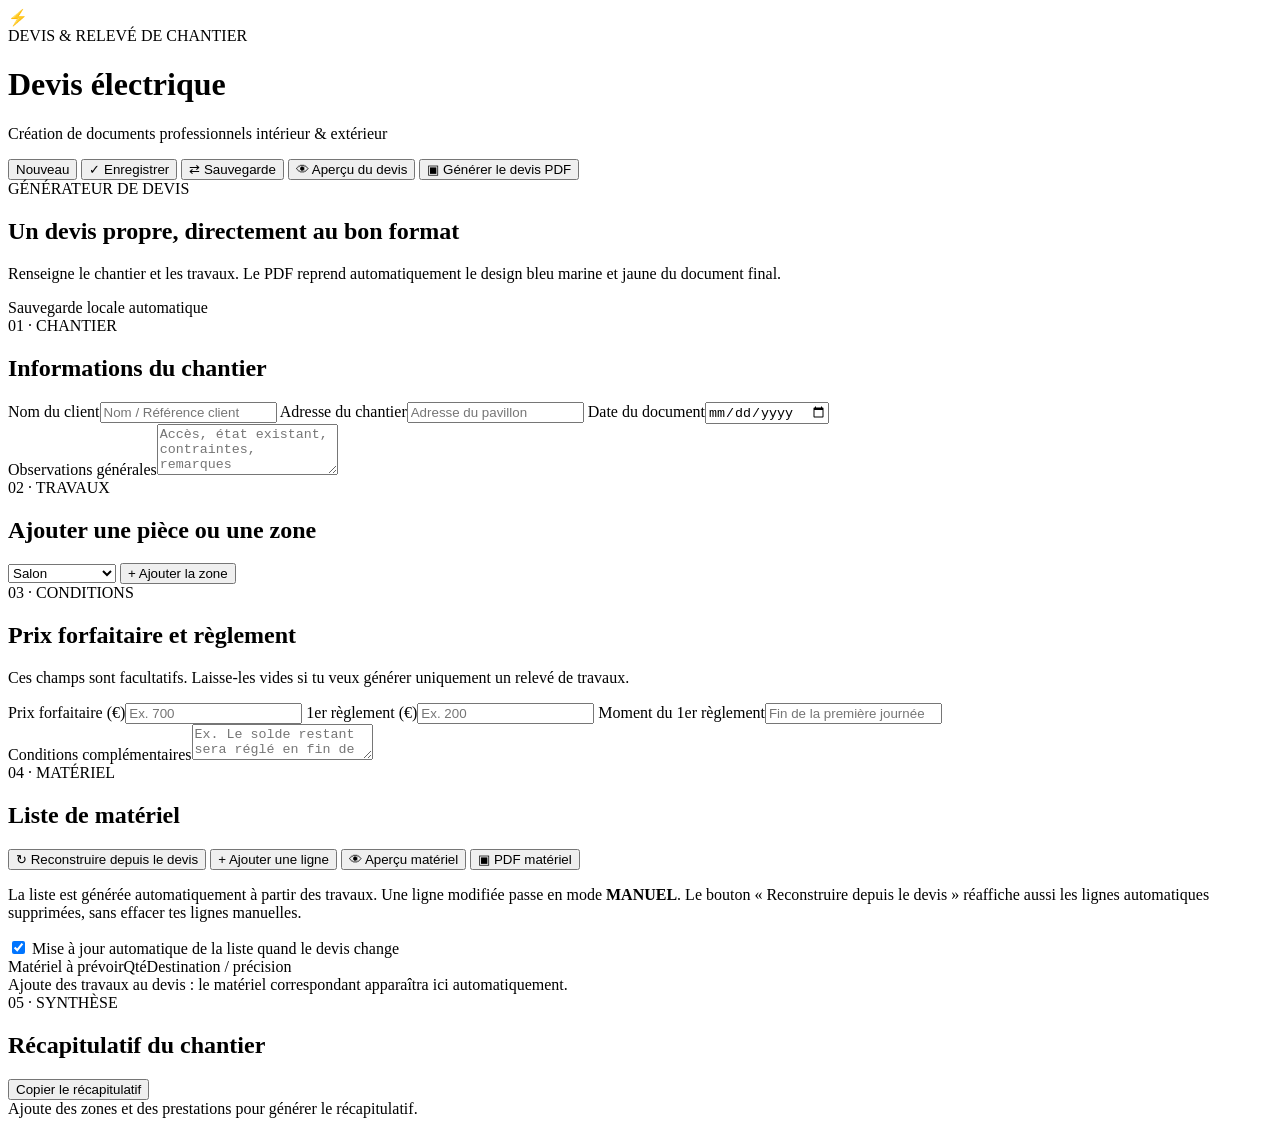
==== index.html @ a5d930b9 "Ajoute l’interface V12" ====
<!DOCTYPE html>
<html lang="fr">
<head>
  <meta charset="UTF-8" />
  <meta name="viewport" content="width=device-width, initial-scale=1.0" />
  <meta name="theme-color" content="#172554" />
  <title>Devis Électrique - Générateur de devis V12</title>
  <link rel="manifest" href="manifest.webmanifest" />
  <link rel="icon" href="icon.svg" type="image/svg+xml" />
  <link rel="stylesheet" href="styles.css" />
</head>
<body>
  <header class="topbar no-print">
    <div class="brand-lockup">
      <div class="brand-mark" aria-hidden="true">⚡</div>
      <div>
        <div class="brand-kicker">DEVIS & RELEVÉ DE CHANTIER</div>
        <h1>Devis électrique</h1>
        <p>Création de documents professionnels intérieur & extérieur</p>
      </div>
    </div>
    <div class="top-actions">
      <button id="newBtn" class="btn ghost">Nouveau</button>
      <button id="saveBtn" class="btn">✓ Enregistrer</button>
      <button id="transferBtn" class="btn ghost">⇄ Sauvegarde</button>
      <button id="previewPdfBtn" class="btn ghost">👁 Aperçu du devis</button>
      <button id="printBtn" class="btn primary">▣ Générer le devis PDF</button>
    </div>
  </header>

  <main class="app-shell">
    <section class="document-intro no-print">
      <div>
        <span class="doc-chip">GÉNÉRATEUR DE DEVIS</span>
        <h2>Un devis propre, directement au bon format</h2>
        <p>Renseigne le chantier et les travaux. Le PDF reprend automatiquement le design bleu marine et jaune du document final.</p>
      </div>
      <div class="doc-status"><span class="status-dot"></span>Sauvegarde locale automatique</div>
    </section>

    <section class="card project-card document-card">
      <div class="section-title">
        <div>
          <span class="eyebrow">01 · CHANTIER</span>
          <h2>Informations du chantier</h2>
        </div>
      </div>
      <div class="grid three">
        <label>Nom du client<input id="clientName" type="text" placeholder="Nom / Référence client" /></label>
        <label>Adresse du chantier<input id="siteAddress" type="text" placeholder="Adresse du pavillon" /></label>
        <label>Date du document<input id="surveyDate" type="date" /></label>
      </div>
      <label>Observations générales<textarea id="globalNotes" rows="3" placeholder="Accès, état existant, contraintes, remarques générales..."></textarea></label>
    </section>

    <section class="card no-print">
      <div class="section-title">
        <div>
          <span class="eyebrow">02 · TRAVAUX</span>
          <h2>Ajouter une pièce ou une zone</h2>
        </div>
      </div>
      <div class="quick-add">
        <select id="roomPreset">
          <option value="Salon">Salon</option><option value="Séjour">Séjour</option><option value="Cuisine">Cuisine</option>
          <option value="Chambre">Chambre</option><option value="Salle de bain">Salle de bain</option><option value="WC">WC</option>
          <option value="Couloir">Couloir</option><option value="Entrée">Entrée</option><option value="Buanderie">Buanderie</option>
          <option value="Garage">Garage</option><option value="Cave">Cave</option><option value="Combles">Combles</option>
          <option value="Terrasse">Terrasse</option><option value="Jardin">Jardin</option><option value="Façade">Façade</option>
          <option value="Portail / Accès">Portail / Accès</option><option value="Dépendance">Dépendance</option><option value="Étage">Étage</option><option value="Autre">Autre</option>
        </select>
        <button id="addRoomBtn" class="btn primary">+ Ajouter la zone</button>
      </div>
    </section>

    <section id="roomsSection" class="rooms"></section>

    <section class="card pricing-card document-card">
      <div class="section-title">
        <div>
          <span class="eyebrow">03 · CONDITIONS</span>
          <h2>Prix forfaitaire et règlement</h2>
        </div>
      </div>
      <p class="field-help">Ces champs sont facultatifs. Laisse-les vides si tu veux générer uniquement un relevé de travaux.</p>
      <div class="grid three pricing-grid">
        <label>Prix forfaitaire (€)<input id="fixedPrice" type="number" min="0" step="0.01" placeholder="Ex. 700" /></label>
        <label>1er règlement (€)<input id="firstPayment" type="number" min="0" step="0.01" placeholder="Ex. 200" /></label>
        <label>Moment du 1er règlement<input id="firstPaymentWhen" type="text" placeholder="Fin de la première journée" /></label>
      </div>
      <label>Conditions complémentaires<textarea id="paymentNotes" rows="2" placeholder="Ex. Le solde restant sera réglé en fin de chantier."></textarea></label>
    </section>


    <section class="card materials-card document-card" id="materialsCard">
      <div class="section-title">
        <div>
          <span class="eyebrow">04 · MATÉRIEL</span>
          <h2>Liste de matériel</h2>
        </div>
        <div class="material-actions no-print">
          <button id="syncMaterialsBtn" class="btn ghost">↻ Reconstruire depuis le devis</button>
          <button id="addMaterialBtn" class="btn">+ Ajouter une ligne</button>
          <button id="previewMaterialPdfBtn" class="btn ghost">👁 Aperçu matériel</button>
          <button id="materialPdfBtn" class="btn primary">▣ PDF matériel</button>
        </div>
      </div>
      <p class="field-help">La liste est générée automatiquement à partir des travaux. Une ligne modifiée passe en mode <strong>MANUEL</strong>. Le bouton « Reconstruire depuis le devis » réaffiche aussi les lignes automatiques supprimées, sans effacer tes lignes manuelles.</p>
      <label class="auto-material-toggle no-print"><input id="autoMaterialSync" type="checkbox" checked /> Mise à jour automatique de la liste quand le devis change</label>
      <div class="materials-table">
        <div class="materials-head"><span>Matériel à prévoir</span><span>Qté</span><span>Destination / précision</span><span class="no-print"></span></div>
        <div id="materialsList"></div>
      </div>
      <div id="materialsEmpty" class="empty">Ajoute des travaux au devis : le matériel correspondant apparaîtra ici automatiquement.</div>
    </section>

    <section class="card summary-card" id="summaryCard">
      <div class="section-title">
        <div>
          <span class="eyebrow">05 · SYNTHÈSE</span>
          <h2>Récapitulatif du chantier</h2>
        </div>
        <button id="copySummaryBtn" class="btn ghost no-print">Copier le récapitulatif</button>
      </div>
      <div id="summaryEmpty" class="empty">Ajoute des zones et des prestations pour générer le récapitulatif.</div>
      <div id="summaryContent"></div>
    </section>
  </main>

  <template id="roomTemplate">
    <article class="card room-card">
      <div class="room-head">
        <div class="room-title-wrap">
          <span class="room-badge">PIÈCE / ZONE</span>
          <input class="room-name" aria-label="Nom de la zone" />
        </div>
        <div class="room-actions no-print">
          <button class="icon-btn duplicate-room" title="Dupliquer">⧉</button>
          <button class="icon-btn danger delete-room" title="Supprimer">✕</button>
        </div>
      </div>

      <div class="items-table">
        <div class="items-head">
          <span>Désignation des travaux</span><span>Qté</span><span>Précisions</span><span class="no-print"></span>
        </div>
        <div class="items-list"></div>
      </div>

      <div class="room-add no-print">
        <select class="service-select"></select>
        <button class="btn add-item">+ Ajouter la prestation</button>
        <button class="btn ghost add-custom">+ Ligne personnalisée</button>
      </div>

      <label class="room-note-label">Notes de la zone<textarea class="room-note" rows="2" placeholder="Cheminement, hauteur, encastré/apparent, contraintes particulières..."></textarea></label>
    </article>
  </template>

  <template id="itemTemplate">
    <div class="item-row">
      <input class="item-name" aria-label="Prestation" />
      <input class="item-qty" type="number" min="0" step="1" value="1" aria-label="Quantité" />
      <input class="item-note" placeholder="Détail" aria-label="Note" />
      <button class="icon-btn danger delete-item no-print" title="Supprimer">✕</button>
    </div>
  </template>


  <template id="materialTemplate">
    <div class="material-row" data-manual="0">
      <div class="material-name-wrap"><span class="material-mode auto">AUTO</span><input class="material-name" aria-label="Matériel" /></div>
      <input class="material-qty" type="text" aria-label="Quantité" />
      <input class="material-note" aria-label="Destination / précision" placeholder="Destination / précision" />
      <button class="icon-btn danger delete-material no-print" title="Supprimer">✕</button>
    </div>
  </template>


  <div id="pdfPreviewModal" class="pdf-preview-modal" hidden>
    <div class="pdf-preview-panel" role="dialog" aria-modal="true" aria-labelledby="pdfPreviewTitle">
      <div class="pdf-preview-head">
        <div>
          <span class="eyebrow">PRÉVISUALISATION A4</span>
          <h2 id="pdfPreviewTitle">Aperçu du document</h2>
          <p id="pdfPreviewHint">Vérifie le rendu avant de générer ou partager le PDF.</p>
        </div>
        <button id="closePdfPreviewBtn" class="icon-btn" aria-label="Fermer">✕</button>
      </div>
      <div class="pdf-preview-frame-wrap">
        <div id="pdfPreviewCanvas" class="pdf-preview-canvas" aria-label="Prévisualisation A4"></div>
      </div>
      <div class="pdf-preview-actions">
        <button id="cancelPdfPreviewBtn" class="btn ghost">← Retour aux modifications</button>
        <button id="confirmPdfBtn" class="btn primary">▣ Générer / partager ce PDF</button>
      </div>
    </div>
  </div>

  <div id="transferModal" class="transfer-modal" hidden>
    <div class="transfer-panel" role="dialog" aria-modal="true" aria-labelledby="transferTitle">
      <div class="transfer-head">
        <div>
          <span class="eyebrow">SAUVEGARDE / TRANSFERT</span>
          <h2 id="transferTitle">Transférer mon relevé</h2>
        </div>
        <button id="closeTransferBtn" class="icon-btn" aria-label="Fermer">✕</button>
      </div>
      <p class="transfer-help">Pour récupérer ce relevé dans un autre navigateur ou dans la PWA publiée, copie ce code puis colle-le dans l'autre version de l'application.</p>
      <textarea id="transferCode" rows="8" spellcheck="false" placeholder="Le code de sauvegarde apparaîtra ici…"></textarea>
      <div class="transfer-actions">
        <button id="makeBackupBtn" class="btn primary">Copier ma sauvegarde</button>
        <button id="pasteBackupBtn" class="btn">Coller depuis le presse-papiers</button>
        <button id="importBackupBtn" class="btn">Importer ce code</button>
      </div>
      <div class="transfer-actions transfer-actions-secondary">
        <button id="exportBackupFileBtn" class="btn ghost">Enregistrer la sauvegarde (.json)</button>
        <button id="importBackupFileBtn" class="btn ghost">Importer un fichier</button>
        <input id="backupFileInput" type="file" accept="application/json,.json,.releve" hidden />
      </div>
      <p class="transfer-help small"><strong>Conseil Android :</strong> appuie sur « Enregistrer la sauvegarde (.json) ». Le navigateur doit placer le fichier dans <strong>Téléchargements / Download</strong>.</p>
      <p id="backupDownloadInfo" class="transfer-help small" aria-live="polite"></p>
      <p class="transfer-warning"><strong>Important :</strong> ne clique pas sur « Nouveau » avant d'avoir transféré ton relevé actuel.</p>
    </div>
  </div>

  <div id="toast" class="toast" role="status"></div>
  <script src="app.js"></script>
</body>
</html>
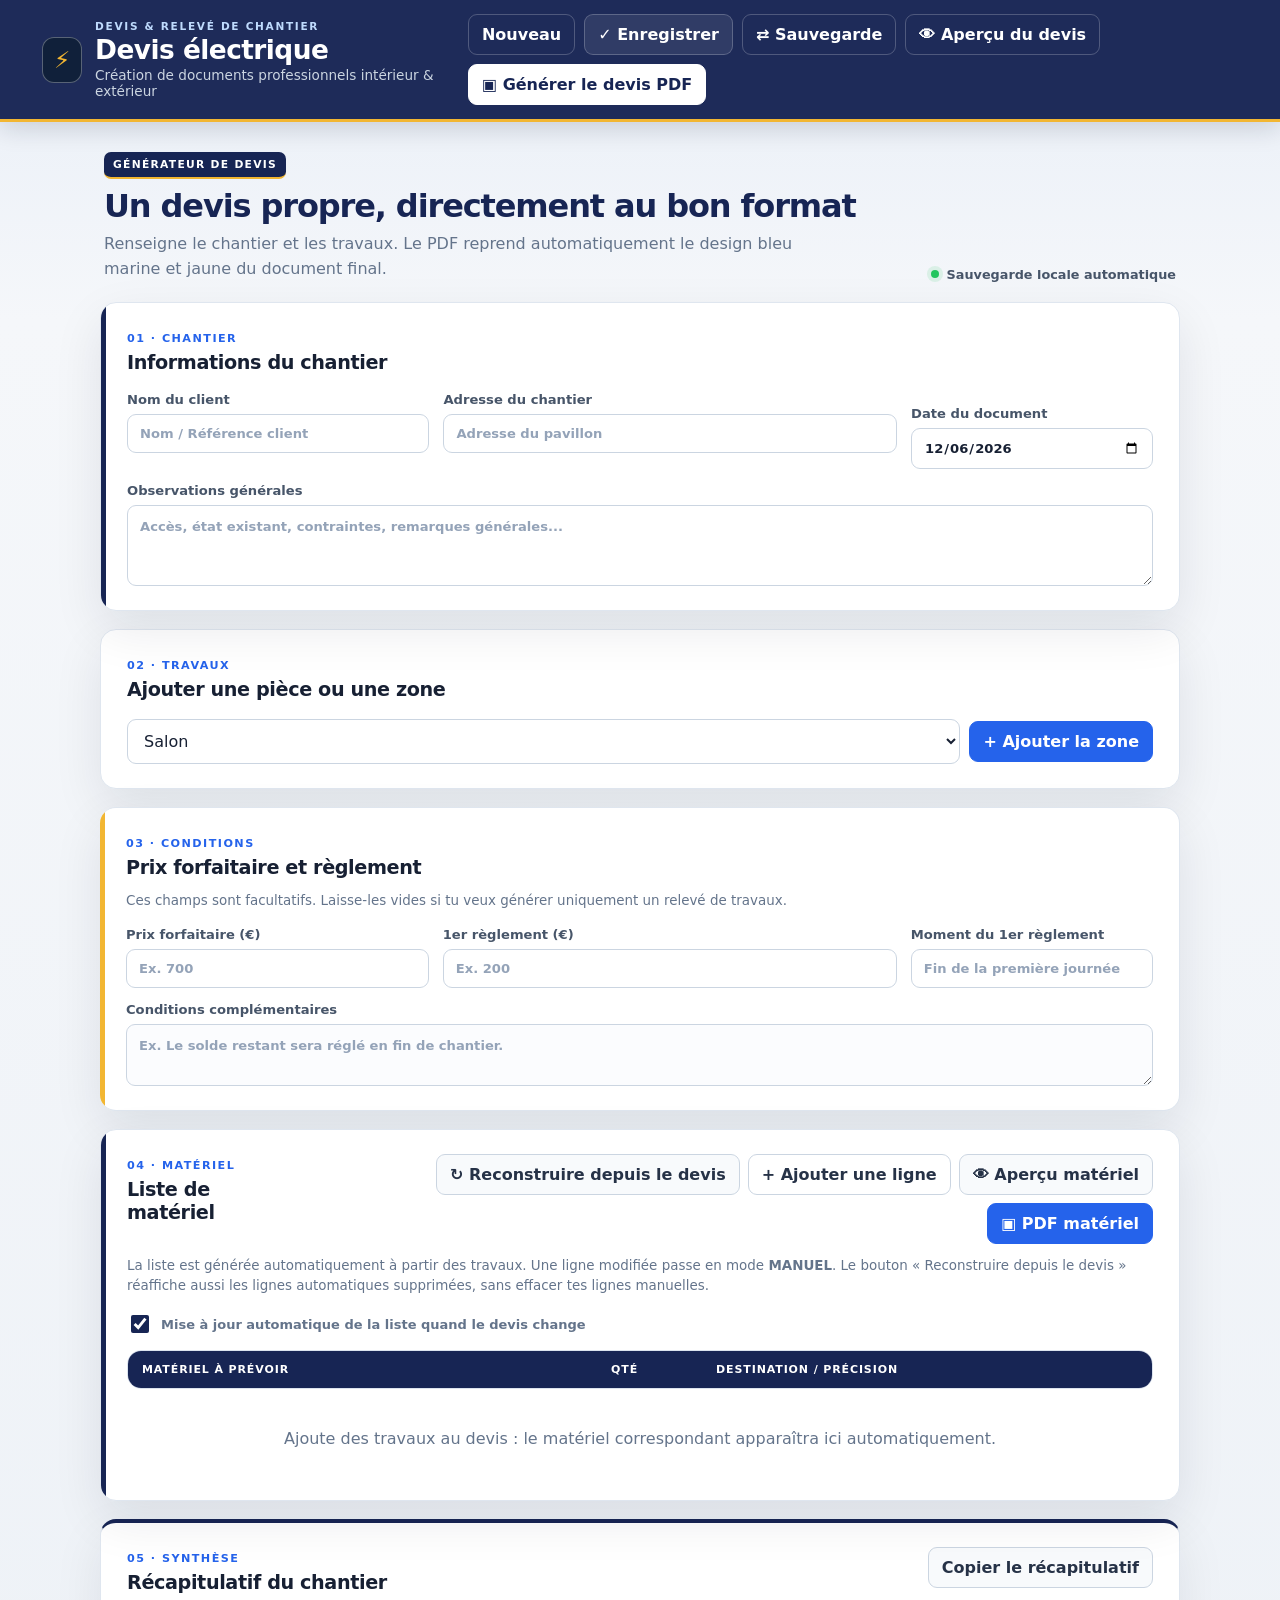
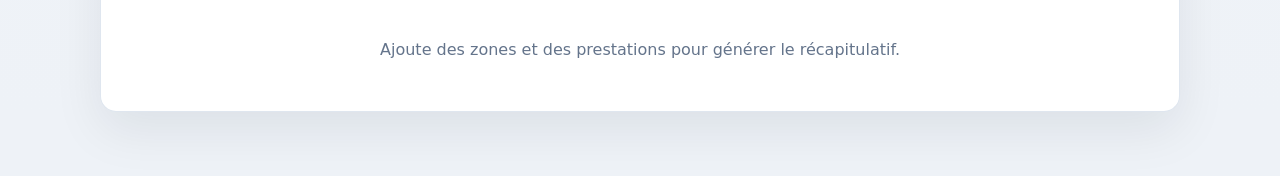
==== commit f1fb394c: "Charge directement le catalogue V13 dans l’application" ====
--- a/index.html
+++ b/index.html
@@ -4,7 +4,7 @@
   <meta charset="UTF-8" />
   <meta name="viewport" content="width=device-width, initial-scale=1.0" />
   <meta name="theme-color" content="#172554" />
-  <title>Devis Électrique - Générateur de devis V12</title>
+  <title>Devis Électrique - Générateur de devis V13</title>
   <link rel="manifest" href="manifest.webmanifest" />
   <link rel="icon" href="icon.svg" type="image/svg+xml" />
   <link rel="stylesheet" href="styles.css" />
@@ -91,7 +91,6 @@
       <label>Conditions complémentaires<textarea id="paymentNotes" rows="2" placeholder="Ex. Le solde restant sera réglé en fin de chantier."></textarea></label>
     </section>
 
-
     <section class="card materials-card document-card" id="materialsCard">
       <div class="section-title">
         <div>
@@ -166,7 +165,6 @@
     </div>
   </template>
 
-
   <template id="materialTemplate">
     <div class="material-row" data-manual="0">
       <div class="material-name-wrap"><span class="material-mode auto">AUTO</span><input class="material-name" aria-label="Matériel" /></div>
@@ -176,7 +174,6 @@
     </div>
   </template>
 
-
   <div id="pdfPreviewModal" class="pdf-preview-modal" hidden>
     <div class="pdf-preview-panel" role="dialog" aria-modal="true" aria-labelledby="pdfPreviewTitle">
       <div class="pdf-preview-head">
@@ -226,5 +223,6 @@
 
   <div id="toast" class="toast" role="status"></div>
   <script src="app.js"></script>
+  <script src="catalog-v13.js"></script>
 </body>
 </html>
--- a/styles.css
+++ b/styles.css
@@ -0,0 +1,72 @@
+:root{
+  --bg:#eef2f7;--paper:#ffffff;--ink:#172033;--navy:#172554;--navy2:#1e3a8a;
+  --blue:#2563eb;--blue-soft:#eff6ff;--muted:#64748b;--line:#dbe3ee;--line-dark:#cbd5e1;
+  --danger:#b42318;--success:#15803d;--radius:16px;--shadow:0 18px 50px rgba(15,23,42,.09)
+}
+*{box-sizing:border-box}
+html{font-family:Inter,ui-sans-serif,system-ui,-apple-system,BlinkMacSystemFont,"Segoe UI",sans-serif;background:var(--bg);color:var(--ink)}
+body{margin:0;min-height:100vh;background:linear-gradient(180deg,#e8eef7 0,#f5f7fa 320px,#eef2f7 100%)}
+h1,h2,h3,p{margin:0}
+button,input,textarea,select{font:inherit}
+.topbar{position:sticky;top:0;z-index:20;display:flex;justify-content:space-between;align-items:center;gap:20px;padding:14px clamp(16px,4vw,42px);background:rgba(23,37,84,.97);color:#fff;border-bottom:1px solid rgba(255,255,255,.12);box-shadow:0 6px 24px rgba(15,23,42,.16);backdrop-filter:blur(14px)}
+.brand-lockup{display:flex;align-items:center;gap:13px;min-width:0}.brand-mark{width:46px;height:46px;display:grid;place-items:center;border-radius:12px;background:#fff;color:var(--navy);font-size:1.45rem;box-shadow:inset 0 0 0 1px rgba(255,255,255,.3)}
+.brand-kicker{font-size:.66rem;font-weight:900;letter-spacing:.16em;color:#bfdbfe;margin-bottom:2px}.topbar h1{font-size:clamp(1.2rem,2.6vw,1.65rem);letter-spacing:-.02em}.topbar p{color:#cbd5e1;font-size:.85rem;margin-top:2px}
+.top-actions,.room-actions,.quick-add,.room-add,.transfer-actions{display:flex;gap:9px;flex-wrap:wrap}
+.app-shell{width:min(1080px,calc(100% - 24px));margin:26px auto 64px}
+.document-intro{display:flex;align-items:flex-end;justify-content:space-between;gap:24px;margin-bottom:18px;padding:4px 4px 2px}.document-intro h2{font-size:clamp(1.35rem,3vw,2rem);letter-spacing:-.035em;color:var(--navy);margin-top:8px}.document-intro p{margin-top:7px;color:var(--muted);max-width:700px;line-height:1.55}.doc-chip{display:inline-flex;padding:6px 9px;border-radius:7px;background:var(--navy);color:#fff;font-size:.67rem;font-weight:900;letter-spacing:.12em}.doc-status{display:flex;align-items:center;gap:8px;white-space:nowrap;color:#475569;font-size:.8rem;font-weight:700}.status-dot{width:8px;height:8px;border-radius:50%;background:#22c55e;box-shadow:0 0 0 4px rgba(34,197,94,.12)}
+.card{background:var(--paper);border:1px solid #dfe6ef;border-radius:var(--radius);box-shadow:var(--shadow);padding:24px 26px;margin-bottom:18px}.document-card{position:relative;overflow:hidden}.document-card:before{content:"";position:absolute;left:0;top:0;bottom:0;width:5px;background:var(--navy)}
+.section-title,.room-head{display:flex;justify-content:space-between;align-items:flex-start;gap:16px;margin-bottom:18px}.eyebrow,.room-badge{font-size:.7rem;font-weight:900;letter-spacing:.13em;color:var(--blue)}h2{font-size:1.2rem;margin-top:5px;letter-spacing:-.02em}.grid{display:grid;gap:14px}.grid.three{grid-template-columns:1fr 1.5fr .8fr}
+label{display:flex;flex-direction:column;gap:7px;font-size:.82rem;font-weight:800;color:#475569}input,textarea,select{width:100%;border:1px solid var(--line-dark);border-radius:9px;padding:11px 12px;background:#fff;color:var(--ink);outline:none;transition:border-color .15s,box-shadow .15s,background .15s}input::placeholder,textarea::placeholder{color:#94a3b8}input:focus,textarea:focus,select:focus{border-color:var(--blue);box-shadow:0 0 0 3px rgba(37,99,235,.10);background:#fff}textarea{resize:vertical;line-height:1.45}.project-card label:last-child{margin-top:14px}
+.btn{border:1px solid #cbd5e1;border-radius:9px;padding:10px 13px;background:#fff;color:#263247;font-weight:800;cursor:pointer;transition:.15s box-shadow,.15s transform,.15s background}.btn:hover{transform:translateY(-1px);box-shadow:0 5px 16px rgba(15,23,42,.08)}.btn.primary{background:var(--blue);border-color:var(--blue);color:#fff}.btn.primary:hover{background:#1d4ed8}.btn.ghost{background:#f8fafc}.topbar .btn{border-color:rgba(255,255,255,.22);background:rgba(255,255,255,.08);color:#fff}.topbar .btn.primary{background:#fff;color:var(--navy);border-color:#fff}.topbar .btn.ghost{background:transparent}
+.icon-btn{border:1px solid #d7dee8;border-radius:8px;background:#fff;width:36px;height:36px;cursor:pointer;font-weight:900;color:#475569}.icon-btn.danger{color:var(--danger);background:#fff7f6}.quick-add{align-items:center}.quick-add select{flex:1;min-width:240px}.rooms{display:grid;gap:18px}
+.room-card{padding:0;overflow:hidden;border-radius:14px;border:1px solid #d8e1ec;box-shadow:0 9px 28px rgba(15,23,42,.06)}.room-head{margin:0;padding:15px 18px;background:#f8fafc;border-bottom:1px solid #e4eaf2}.room-title-wrap{display:flex;align-items:center;gap:12px;flex:1}.room-badge{padding:5px 7px;border:1px solid #bfdbfe;border-radius:6px;background:#eff6ff;white-space:nowrap}.room-name{font-size:1.05rem;font-weight:900;border:0;border-radius:0;padding:5px 0;background:transparent;color:var(--navy);box-shadow:none!important}.room-name:focus{border-bottom:1px solid var(--blue)}
+.items-table{margin:0;border:0;border-radius:0;overflow:hidden}.items-head,.item-row{display:grid;grid-template-columns:minmax(230px,1.8fr) 76px minmax(180px,1.25fr) 42px;gap:8px;align-items:center;padding:9px 18px}.items-head{background:#fff;color:#64748b;font-size:.69rem;font-weight:900;text-transform:uppercase;letter-spacing:.07em;border-bottom:1px solid #e5eaf1}.item-row{border-bottom:1px solid #edf1f6}.item-row:last-child{border-bottom:0}.item-row input{padding:9px 10px;border-color:transparent;background:#f8fafc}.item-row input:focus{background:#fff;border-color:var(--blue)}.item-qty{text-align:center;font-weight:900}
+.room-add{margin:0;padding:13px 18px;background:#fbfcfe;border-top:1px solid #e8edf3}.room-add select{flex:1;min-width:260px}.room-note-label{margin:0;padding:14px 18px 18px;border-top:1px dashed #d9e1eb}.room-note-label textarea{background:#fbfcfe}
+.summary-card{border-top:4px solid var(--navy);box-shadow:0 18px 50px rgba(15,23,42,.08)}.empty{text-align:center;color:var(--muted);padding:28px}.summary-group{border:1px solid #dce4ed;border-radius:10px;margin-bottom:14px;overflow:hidden}.summary-group h3{margin:0;padding:11px 14px;background:var(--navy);color:#fff;font-size:.93rem;letter-spacing:.01em}.summary-line{display:grid;grid-template-columns:1fr 58px;gap:20px;padding:10px 14px;border-top:1px solid #edf1f6;align-items:start}.summary-line:first-of-type{border-top:0}.summary-line span:last-child{font-weight:900;text-align:center;color:var(--navy)}.summary-line small{color:#64748b;font-size:.82em}.summary-notes{margin-top:0!important;padding:11px 14px!important;border-top:1px dashed #cbd5e1!important;background:#f8fafc;color:#475569;font-size:.88rem}
+.toast{position:fixed;bottom:24px;left:50%;transform:translate(-50%,20px);opacity:0;background:#0f172a;color:#fff;padding:11px 16px;border-radius:999px;transition:.2s;pointer-events:none;z-index:130;box-shadow:0 10px 30px rgba(15,23,42,.24);font-size:.88rem}.toast.show{opacity:1;transform:translate(-50%,0)}
+.transfer-modal[hidden]{display:none}.transfer-modal{position:fixed;inset:0;z-index:100;background:rgba(15,23,42,.64);display:flex;align-items:center;justify-content:center;padding:16px}.transfer-panel{width:min(700px,100%);max-height:90vh;overflow:auto;background:#fff;border-radius:16px;padding:22px;box-shadow:0 28px 80px rgba(15,23,42,.32);border-top:5px solid var(--navy)}.transfer-head{display:flex;align-items:flex-start;justify-content:space-between;gap:16px;margin-bottom:14px}.transfer-help{color:var(--muted);line-height:1.5;margin:8px 0 14px}.transfer-warning{margin:14px 0 0;padding:12px 14px;border-radius:9px;background:#fff7ed;color:#9a3412;font-size:.9rem}.transfer-panel textarea{font-family:ui-monospace,SFMono-Regular,Menlo,Consolas,monospace;font-size:.78rem;word-break:break-all}.transfer-actions-secondary{margin-top:10px;padding-top:10px;border-top:1px solid #e5e7eb}.transfer-help.small{font-size:.82rem;margin-top:10px}
+@media(max-width:800px){.topbar{align-items:flex-start;flex-direction:column}.top-actions{width:100%;display:grid;grid-template-columns:1fr 1fr}.top-actions .btn{width:100%;padding:10px 7px;font-size:.82rem}.brand-mark{width:40px;height:40px}.topbar p{font-size:.78rem}.document-intro{display:block}.doc-status{margin-top:12px}.grid.three{grid-template-columns:1fr}.app-shell{width:min(100% - 14px,1080px);margin-top:14px}.card{padding:18px 16px;border-radius:13px}.project-card{padding-left:20px}.items-head{display:none}.item-row{grid-template-columns:minmax(0,1fr) 68px 38px;padding:10px 12px;gap:7px}.item-row .item-note{grid-column:1/3}.room-head{align-items:center;padding:13px 12px}.room-title-wrap{display:block}.room-badge{display:inline-block;margin-bottom:5px}.room-add{padding:12px;display:grid;grid-template-columns:1fr 1fr}.room-add select{min-width:100%;grid-column:1/-1}.room-add .btn{padding:10px 7px;font-size:.78rem}.room-note-label{padding:12px}.quick-add{display:grid;grid-template-columns:1fr}.quick-add select{min-width:100%}.quick-add .btn{width:100%}.section-title{align-items:flex-start}.summary-line{grid-template-columns:1fr 45px}.transfer-panel{padding:16px;border-radius:13px}.transfer-actions{display:grid;grid-template-columns:1fr}.transfer-actions .btn{width:100%}}
+@media(max-width:380px){.top-actions{grid-template-columns:1fr}.room-add{grid-template-columns:1fr}.room-add .btn{width:100%}}
+@media print{body{background:#fff}.no-print{display:none!important}.app-shell{width:100%;margin:0}.card{box-shadow:none;border-color:#cbd5e1;break-inside:avoid;margin-bottom:12px}.document-card:before{display:none}.room-card{break-inside:avoid}.item-row{grid-template-columns:2fr 70px 1.4fr}.items-head{display:grid;grid-template-columns:2fr 70px 1.4fr}.item-row .no-print{display:none}.summary-card{break-before:auto}input,textarea{border:0!important;box-shadow:none!important;padding:2px 0;background:transparent!important}.room-name{border:0!important}.project-card{margin-top:0}.room-head{background:#f1f5f9}.summary-group h3{background:#f1f5f9;color:#172033;border-bottom:1px solid #cbd5e1}}
+
+.field-help{margin:-6px 0 16px;color:var(--muted);font-size:.84rem;line-height:1.5}.pricing-card{border-left:0}.pricing-card:before{background:#f2b632}.pricing-grid{margin-bottom:14px}.pricing-card textarea{background:#fbfcfe}.topbar{border-bottom:3px solid #f2b632}.brand-mark{color:#f2b632;background:#10203a}.doc-chip{border-bottom:2px solid #f2b632}
+
+
+/* V9 — Liste de matériel automatique et modifiable */
+.material-actions{display:flex;gap:8px;flex-wrap:wrap;justify-content:flex-end}
+.auto-material-toggle{display:flex!important;flex-direction:row!important;align-items:center;gap:9px;margin:2px 0 14px;color:var(--muted);font-size:13px;font-weight:700}
+.auto-material-toggle input{width:18px;height:18px;accent-color:var(--navy)}
+.materials-table{overflow:hidden;border:1px solid var(--line);border-radius:14px;background:#fff}
+.materials-head,.material-row{display:grid;grid-template-columns:minmax(230px,1.15fr) 105px minmax(230px,1fr) 42px;align-items:center}
+.materials-head{background:var(--navy);color:#fff;font-size:11px;font-weight:900;letter-spacing:.08em;text-transform:uppercase}
+.materials-head>span{padding:12px 14px}
+.material-row{border-top:1px solid var(--line);min-height:51px}
+.material-row:nth-child(even){background:#fbfcfe}
+.material-row input{border:0;background:transparent;border-radius:0;padding:13px 14px;min-width:0}
+.material-row input:focus{background:#f3f7fd;box-shadow:inset 0 0 0 2px rgba(23,37,84,.12)}
+.material-row .material-qty{text-align:center;font-weight:800;color:var(--navy)}
+.material-name-wrap{position:relative;min-width:0}
+.material-name-wrap .material-name{width:100%;padding-left:63px}
+.material-mode{position:absolute;left:10px;top:50%;transform:translateY(-50%);z-index:2;font-size:8px;font-weight:900;letter-spacing:.06em;border-radius:999px;padding:3px 6px;background:#e7eef9;color:#294d7f;border:1px solid #cbd9ec;pointer-events:none}
+.material-mode.manual{background:#fff5d9;color:#8a5a00;border-color:#ecd28f}
+.material-row .delete-material{margin:auto}
+.materials-card .empty{margin-top:12px}
+@media(max-width:760px){
+  .material-actions{width:100%;justify-content:stretch}.material-actions .btn{flex:1 1 170px}
+  .materials-head{display:none}.materials-table{border-radius:12px}
+  .material-row{grid-template-columns:1fr 78px 42px;padding:8px 6px;gap:2px}
+  .material-name-wrap{grid-column:1/2}.material-row .material-qty{grid-column:2/3}.material-row .delete-material{grid-column:3/4;grid-row:1}
+  .material-row .material-note{grid-column:1/4;border-top:1px dashed var(--line);padding-top:10px}
+}
+
+/* V10 — prévisualisation du PDF avant génération */
+.pdf-preview-modal[hidden]{display:none}.pdf-preview-modal{position:fixed;inset:0;z-index:160;background:rgba(15,23,42,.72);display:flex;align-items:center;justify-content:center;padding:14px}
+.pdf-preview-panel{width:min(980px,100%);height:min(94vh,980px);background:#fff;border-radius:16px;display:flex;flex-direction:column;overflow:hidden;box-shadow:0 30px 90px rgba(15,23,42,.38);border-top:5px solid var(--navy)}
+.pdf-preview-head{display:flex;justify-content:space-between;gap:18px;align-items:flex-start;padding:16px 18px 13px;border-bottom:1px solid #e5eaf1;background:#fff}.pdf-preview-head h2{margin:3px 0}.pdf-preview-head p{margin:4px 0 0;color:var(--muted);font-size:.84rem}
+.pdf-preview-frame-wrap{position:relative;flex:1;min-height:0;background:#dfe5ed;padding:12px;overflow:auto}
+.pdf-preview-canvas{display:flex;justify-content:center;align-items:flex-start;min-height:100%;padding:8px}
+.preview-a4{width:min(794px,100%);aspect-ratio:210/297;background:#fff;box-shadow:0 8px 26px rgba(15,23,42,.22);overflow:hidden;color:#172033;font-family:Arial,Helvetica,sans-serif;transform-origin:top center}
+.preview-doc{padding:0 22px 18px}.preview-brand{background:#102844;border-bottom:5px solid #f2b632;color:#fff;display:grid;grid-template-columns:56px 1fr 135px;align-items:center;gap:14px;padding:22px 24px}.preview-bolt{font-size:40px;color:#f2b632;text-align:center}.preview-brand h3{margin:0;font-size:24px;line-height:1.05;letter-spacing:.01em}.preview-brand p{margin:5px 0 0;color:#f2b632;font-weight:700;font-size:12px}.preview-brand-badge{border-left:2px solid #f2b632;padding-left:18px;text-align:center;font-weight:800;font-size:12px;line-height:1.25}.preview-meta{margin:18px 0 14px;display:grid;grid-template-columns:1fr 2.5fr 1.1fr;border:1px solid #d8dee7;background:#f3f6fa}.preview-meta>div{padding:9px 12px;border-right:1px solid #d8dee7}.preview-meta>div:last-child{border-right:0}.preview-label{display:block;font-size:8px;font-weight:800;color:#667085;margin-bottom:4px}.preview-value{font-size:12px}.preview-table-head{display:grid;grid-template-columns:1fr 48px;background:#102844;color:#fff;font-weight:800;font-size:10px;padding:7px 11px}.preview-table-head span:last-child{text-align:center}.preview-zone{border:1px solid #d8dee7;border-top:0}.preview-zone-title{background:#e8eef6;color:#102844;font-weight:800;font-size:12px;padding:7px 11px;border-top:1px solid #2f65a0}.preview-row{display:grid;grid-template-columns:1fr 48px;align-items:center;min-height:27px;padding:0 11px;border-top:1px solid #e1e6ee;font-size:10px}.preview-row .qty{text-align:center;font-weight:800}.preview-note{padding:8px 11px;background:#f8fafc;color:#667085;font-size:9px;border-top:1px solid #e1e6ee}.preview-conditions{margin-top:12px;border:1px solid #d8dee7}.preview-conditions-title{background:#102844;color:#fff;font-weight:800;font-size:10px;padding:7px 11px;border-bottom:3px solid #f2b632}.preview-condition-row{display:grid;grid-template-columns:165px 1fr;background:#f3f6fa;border-top:1px solid #d8dee7;min-height:30px;align-items:center}.preview-condition-row:first-of-type{border-top:0}.preview-condition-row>div{padding:7px 10px;font-size:10px}.preview-condition-row .label{font-size:8px;font-weight:800;color:#667085}.preview-info{margin-top:12px;background:#f3f6fa;border:1px solid #d8dee7;padding:8px 11px;color:#102844;font-size:9px}.preview-material-table{border:1px solid #d8dee7}.preview-material-row{display:grid;grid-template-columns:1.35fr 70px 1fr;min-height:27px;align-items:center;border-top:1px solid #e1e6ee;font-size:9px}.preview-material-row:first-child{border-top:0}.preview-material-row>div{padding:6px 9px;border-right:1px solid #e1e6ee}.preview-material-row>div:last-child{border-right:0}.preview-material-row .q{text-align:center;font-weight:800}.preview-material-head{background:#102844;color:#fff;font-weight:800}.preview-material-head>div{border-right-color:#304561}
+@media(max-width:700px){.preview-a4{width:100%;aspect-ratio:auto;min-height:100%;box-shadow:none}.preview-doc{padding:0 10px 12px}.preview-brand{grid-template-columns:36px 1fr 88px;gap:8px;padding:14px 12px}.preview-bolt{font-size:27px}.preview-brand h3{font-size:15px}.preview-brand p{font-size:8px}.preview-brand-badge{font-size:8px;padding-left:8px}.preview-meta{margin:10px 0}.preview-meta>div{padding:6px}.preview-value{font-size:9px}.preview-label{font-size:6px}.preview-zone-title{font-size:9px;padding:5px 7px}.preview-row{font-size:8px;min-height:22px;padding:0 7px;grid-template-columns:1fr 34px}.preview-table-head{font-size:8px;grid-template-columns:1fr 34px;padding:5px 7px}.preview-condition-row{grid-template-columns:105px 1fr}.preview-condition-row>div{font-size:8px;padding:5px 7px}.preview-info{font-size:7px;padding:6px 7px}.preview-material-row{grid-template-columns:1.2fr 55px 1fr;font-size:7.5px;min-height:22px}.preview-material-row>div{padding:5px 6px}}
+.pdf-preview-actions{display:flex;justify-content:flex-end;gap:10px;padding:13px 18px;border-top:1px solid #e5eaf1;background:#fff}
+@media(max-width:700px){.pdf-preview-modal{padding:0}.pdf-preview-panel{width:100%;height:100%;max-height:none;border-radius:0;border-top-width:4px}.pdf-preview-head{padding:12px}.pdf-preview-head p{font-size:.78rem}.pdf-preview-frame-wrap{padding:5px}.pdf-preview-actions{display:grid;grid-template-columns:1fr 1fr;padding:10px}.pdf-preview-actions .btn{padding:10px 6px;font-size:.8rem}}
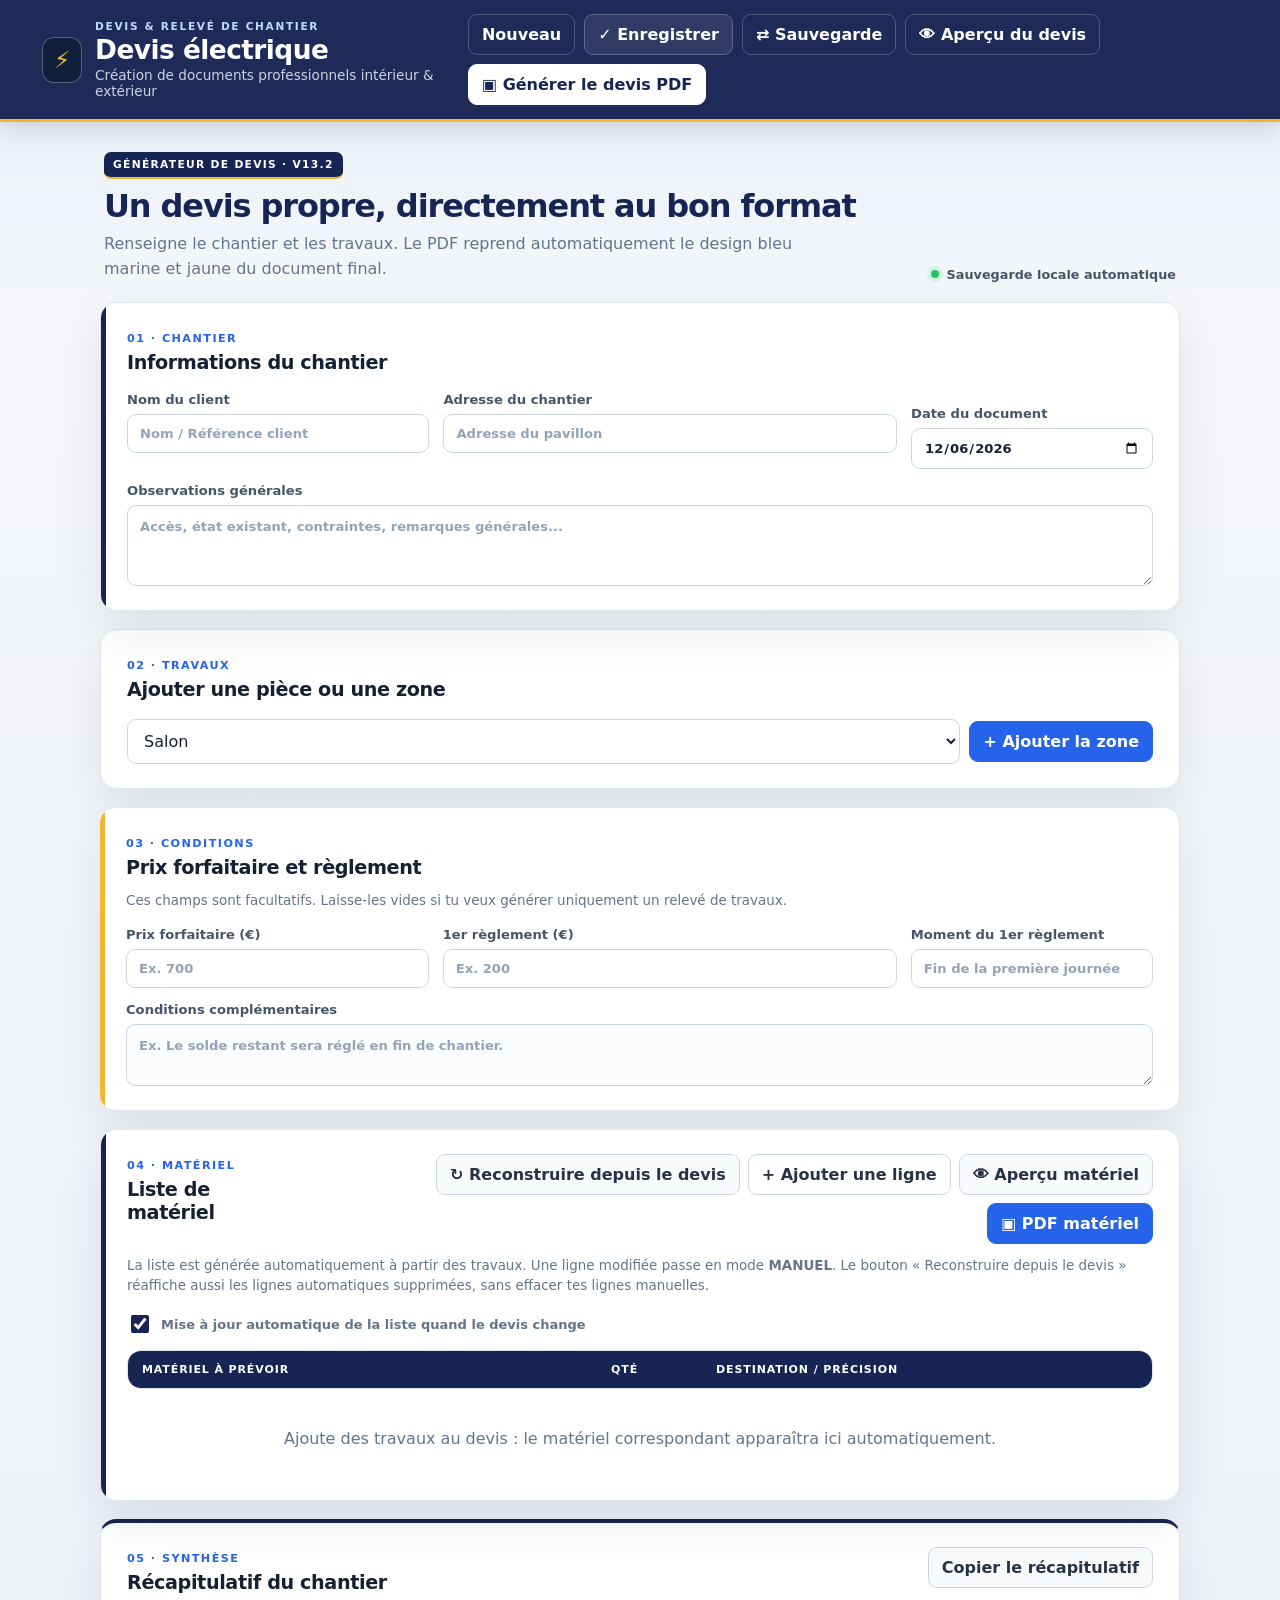
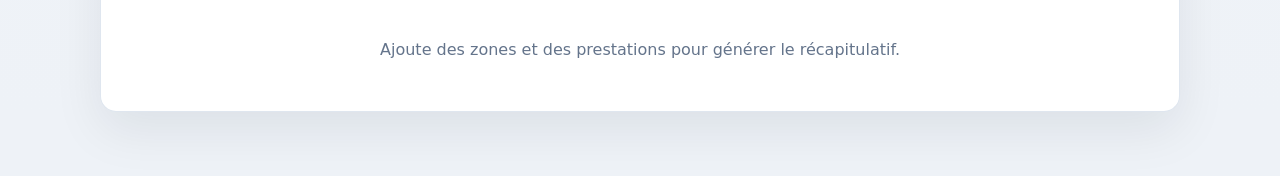
==== commit 31680ae3: "V13.2 : catégories natives et cache-busting" ====
--- a/index.html
+++ b/index.html
@@ -4,10 +4,10 @@
   <meta charset="UTF-8" />
   <meta name="viewport" content="width=device-width, initial-scale=1.0" />
   <meta name="theme-color" content="#172554" />
-  <title>Devis Électrique - Générateur de devis V13</title>
-  <link rel="manifest" href="manifest.webmanifest" />
+  <title>Devis Électrique - Générateur de devis V13.2</title>
+  <link rel="manifest" href="manifest.webmanifest?v=13.2.0" />
   <link rel="icon" href="icon.svg" type="image/svg+xml" />
-  <link rel="stylesheet" href="styles.css" />
+  <link rel="stylesheet" href="styles.css?v=13.2.0" />
 </head>
 <body>
   <header class="topbar no-print">
@@ -31,7 +31,7 @@
   <main class="app-shell">
     <section class="document-intro no-print">
       <div>
-        <span class="doc-chip">GÉNÉRATEUR DE DEVIS</span>
+        <span class="doc-chip">GÉNÉRATEUR DE DEVIS · V13.2</span>
         <h2>Un devis propre, directement au bon format</h2>
         <p>Renseigne le chantier et les travaux. Le PDF reprend automatiquement le design bleu marine et jaune du document final.</p>
       </div>
@@ -39,12 +39,7 @@
     </section>
 
     <section class="card project-card document-card">
-      <div class="section-title">
-        <div>
-          <span class="eyebrow">01 · CHANTIER</span>
-          <h2>Informations du chantier</h2>
-        </div>
-      </div>
+      <div class="section-title"><div><span class="eyebrow">01 · CHANTIER</span><h2>Informations du chantier</h2></div></div>
       <div class="grid three">
         <label>Nom du client<input id="clientName" type="text" placeholder="Nom / Référence client" /></label>
         <label>Adresse du chantier<input id="siteAddress" type="text" placeholder="Adresse du pavillon" /></label>
@@ -54,12 +49,7 @@
     </section>
 
     <section class="card no-print">
-      <div class="section-title">
-        <div>
-          <span class="eyebrow">02 · TRAVAUX</span>
-          <h2>Ajouter une pièce ou une zone</h2>
-        </div>
-      </div>
+      <div class="section-title"><div><span class="eyebrow">02 · TRAVAUX</span><h2>Ajouter une pièce ou une zone</h2></div></div>
       <div class="quick-add">
         <select id="roomPreset">
           <option value="Salon">Salon</option><option value="Séjour">Séjour</option><option value="Cuisine">Cuisine</option>
@@ -76,12 +66,7 @@
     <section id="roomsSection" class="rooms"></section>
 
     <section class="card pricing-card document-card">
-      <div class="section-title">
-        <div>
-          <span class="eyebrow">03 · CONDITIONS</span>
-          <h2>Prix forfaitaire et règlement</h2>
-        </div>
-      </div>
+      <div class="section-title"><div><span class="eyebrow">03 · CONDITIONS</span><h2>Prix forfaitaire et règlement</h2></div></div>
       <p class="field-help">Ces champs sont facultatifs. Laisse-les vides si tu veux générer uniquement un relevé de travaux.</p>
       <div class="grid three pricing-grid">
         <label>Prix forfaitaire (€)<input id="fixedPrice" type="number" min="0" step="0.01" placeholder="Ex. 700" /></label>
@@ -93,10 +78,7 @@
 
     <section class="card materials-card document-card" id="materialsCard">
       <div class="section-title">
-        <div>
-          <span class="eyebrow">04 · MATÉRIEL</span>
-          <h2>Liste de matériel</h2>
-        </div>
+        <div><span class="eyebrow">04 · MATÉRIEL</span><h2>Liste de matériel</h2></div>
         <div class="material-actions no-print">
           <button id="syncMaterialsBtn" class="btn ghost">↻ Reconstruire depuis le devis</button>
           <button id="addMaterialBtn" class="btn">+ Ajouter une ligne</button>
@@ -114,13 +96,7 @@
     </section>
 
     <section class="card summary-card" id="summaryCard">
-      <div class="section-title">
-        <div>
-          <span class="eyebrow">05 · SYNTHÈSE</span>
-          <h2>Récapitulatif du chantier</h2>
-        </div>
-        <button id="copySummaryBtn" class="btn ghost no-print">Copier le récapitulatif</button>
-      </div>
+      <div class="section-title"><div><span class="eyebrow">05 · SYNTHÈSE</span><h2>Récapitulatif du chantier</h2></div><button id="copySummaryBtn" class="btn ghost no-print">Copier le récapitulatif</button></div>
       <div id="summaryEmpty" class="empty">Ajoute des zones et des prestations pour générer le récapitulatif.</div>
       <div id="summaryContent"></div>
     </section>
@@ -129,92 +105,62 @@
   <template id="roomTemplate">
     <article class="card room-card">
       <div class="room-head">
-        <div class="room-title-wrap">
-          <span class="room-badge">PIÈCE / ZONE</span>
-          <input class="room-name" aria-label="Nom de la zone" />
-        </div>
-        <div class="room-actions no-print">
-          <button class="icon-btn duplicate-room" title="Dupliquer">⧉</button>
-          <button class="icon-btn danger delete-room" title="Supprimer">✕</button>
-        </div>
+        <div class="room-title-wrap"><span class="room-badge">PIÈCE / ZONE</span><input class="room-name" aria-label="Nom de la zone" /></div>
+        <div class="room-actions no-print"><button class="icon-btn duplicate-room" title="Dupliquer">⧉</button><button class="icon-btn danger delete-room" title="Supprimer">✕</button></div>
       </div>
-
       <div class="items-table">
-        <div class="items-head">
-          <span>Désignation des travaux</span><span>Qté</span><span>Précisions</span><span class="no-print"></span>
-        </div>
+        <div class="items-head"><span>Désignation des travaux</span><span>Qté</span><span>Précisions</span><span class="no-print"></span></div>
         <div class="items-list"></div>
       </div>
-
       <div class="room-add no-print">
-        <select class="service-select"></select>
+        <select class="service-category" aria-label="Catégorie de prestation">
+          <option value="Prises">Prises</option>
+          <option value="Commandes">Commandes</option>
+          <option value="Éclairage intérieur">Éclairage intérieur</option>
+          <option value="Éclairage extérieur">Éclairage extérieur</option>
+          <option value="Tableau & protections">Tableau & protections</option>
+          <option value="Circuits spécialisés">Circuits spécialisés</option>
+          <option value="Chauffage & ventilation">Chauffage & ventilation</option>
+          <option value="Volets, portail & accès">Volets, portail & accès</option>
+          <option value="Réseau, TV & communication">Réseau, TV & communication</option>
+          <option value="Sécurité">Sécurité</option>
+          <option value="Câblage & cheminement">Câblage & cheminement</option>
+          <option value="Boîtes & raccordements">Boîtes & raccordements</option>
+          <option value="Terre & équipotentialité">Terre & équipotentialité</option>
+          <option value="Extérieur, jardin & dépendances">Extérieur, jardin & dépendances</option>
+          <option value="Rénovation & dépannage">Rénovation & dépannage</option>
+        </select>
+        <select class="service-select" aria-label="Prestation"></select>
         <button class="btn add-item">+ Ajouter la prestation</button>
         <button class="btn ghost add-custom">+ Ligne personnalisée</button>
       </div>
-
       <label class="room-note-label">Notes de la zone<textarea class="room-note" rows="2" placeholder="Cheminement, hauteur, encastré/apparent, contraintes particulières..."></textarea></label>
     </article>
   </template>
 
   <template id="itemTemplate">
-    <div class="item-row">
-      <input class="item-name" aria-label="Prestation" />
-      <input class="item-qty" type="number" min="0" step="1" value="1" aria-label="Quantité" />
-      <input class="item-note" placeholder="Détail" aria-label="Note" />
-      <button class="icon-btn danger delete-item no-print" title="Supprimer">✕</button>
-    </div>
+    <div class="item-row"><input class="item-name" aria-label="Prestation" /><input class="item-qty" type="number" min="0" step="1" value="1" aria-label="Quantité" /><input class="item-note" placeholder="Détail" aria-label="Note" /><button class="icon-btn danger delete-item no-print" title="Supprimer">✕</button></div>
   </template>
 
   <template id="materialTemplate">
-    <div class="material-row" data-manual="0">
-      <div class="material-name-wrap"><span class="material-mode auto">AUTO</span><input class="material-name" aria-label="Matériel" /></div>
-      <input class="material-qty" type="text" aria-label="Quantité" />
-      <input class="material-note" aria-label="Destination / précision" placeholder="Destination / précision" />
-      <button class="icon-btn danger delete-material no-print" title="Supprimer">✕</button>
-    </div>
+    <div class="material-row" data-manual="0"><div class="material-name-wrap"><span class="material-mode auto">AUTO</span><input class="material-name" aria-label="Matériel" /></div><input class="material-qty" type="text" aria-label="Quantité" /><input class="material-note" aria-label="Destination / précision" placeholder="Destination / précision" /><button class="icon-btn danger delete-material no-print" title="Supprimer">✕</button></div>
   </template>
 
   <div id="pdfPreviewModal" class="pdf-preview-modal" hidden>
     <div class="pdf-preview-panel" role="dialog" aria-modal="true" aria-labelledby="pdfPreviewTitle">
-      <div class="pdf-preview-head">
-        <div>
-          <span class="eyebrow">PRÉVISUALISATION A4</span>
-          <h2 id="pdfPreviewTitle">Aperçu du document</h2>
-          <p id="pdfPreviewHint">Vérifie le rendu avant de générer ou partager le PDF.</p>
-        </div>
-        <button id="closePdfPreviewBtn" class="icon-btn" aria-label="Fermer">✕</button>
-      </div>
-      <div class="pdf-preview-frame-wrap">
-        <div id="pdfPreviewCanvas" class="pdf-preview-canvas" aria-label="Prévisualisation A4"></div>
-      </div>
-      <div class="pdf-preview-actions">
-        <button id="cancelPdfPreviewBtn" class="btn ghost">← Retour aux modifications</button>
-        <button id="confirmPdfBtn" class="btn primary">▣ Générer / partager ce PDF</button>
-      </div>
+      <div class="pdf-preview-head"><div><span class="eyebrow">PRÉVISUALISATION A4</span><h2 id="pdfPreviewTitle">Aperçu du document</h2><p id="pdfPreviewHint">Vérifie le rendu avant de générer ou partager le PDF.</p></div><button id="closePdfPreviewBtn" class="icon-btn" aria-label="Fermer">✕</button></div>
+      <div class="pdf-preview-frame-wrap"><div id="pdfPreviewCanvas" class="pdf-preview-canvas" aria-label="Prévisualisation A4"></div></div>
+      <div class="pdf-preview-actions"><button id="cancelPdfPreviewBtn" class="btn ghost">← Retour aux modifications</button><button id="confirmPdfBtn" class="btn primary">▣ Générer / partager ce PDF</button></div>
     </div>
   </div>
 
   <div id="transferModal" class="transfer-modal" hidden>
     <div class="transfer-panel" role="dialog" aria-modal="true" aria-labelledby="transferTitle">
-      <div class="transfer-head">
-        <div>
-          <span class="eyebrow">SAUVEGARDE / TRANSFERT</span>
-          <h2 id="transferTitle">Transférer mon relevé</h2>
-        </div>
-        <button id="closeTransferBtn" class="icon-btn" aria-label="Fermer">✕</button>
-      </div>
+      <div class="transfer-head"><div><span class="eyebrow">SAUVEGARDE / TRANSFERT</span><h2 id="transferTitle">Transférer mon relevé</h2></div><button id="closeTransferBtn" class="icon-btn" aria-label="Fermer">✕</button></div>
       <p class="transfer-help">Pour récupérer ce relevé dans un autre navigateur ou dans la PWA publiée, copie ce code puis colle-le dans l'autre version de l'application.</p>
       <textarea id="transferCode" rows="8" spellcheck="false" placeholder="Le code de sauvegarde apparaîtra ici…"></textarea>
-      <div class="transfer-actions">
-        <button id="makeBackupBtn" class="btn primary">Copier ma sauvegarde</button>
-        <button id="pasteBackupBtn" class="btn">Coller depuis le presse-papiers</button>
-        <button id="importBackupBtn" class="btn">Importer ce code</button>
-      </div>
-      <div class="transfer-actions transfer-actions-secondary">
-        <button id="exportBackupFileBtn" class="btn ghost">Enregistrer la sauvegarde (.json)</button>
-        <button id="importBackupFileBtn" class="btn ghost">Importer un fichier</button>
-        <input id="backupFileInput" type="file" accept="application/json,.json,.releve" hidden />
-      </div>
+      <div class="transfer-actions"><button id="makeBackupBtn" class="btn primary">Copier ma sauvegarde</button><button id="pasteBackupBtn" class="btn">Coller depuis le presse-papiers</button><button id="importBackupBtn" class="btn">Importer ce code</button></div>
+      <div class="transfer-actions transfer-actions-secondary"><button id="exportBackupFileBtn" class="btn ghost">Enregistrer la sauvegarde (.json)</button><button id="importBackupFileBtn" class="btn ghost">Importer un fichier</button><input id="backupFileInput" type="file" accept="application/json,.json,.releve" hidden /></div>
       <p class="transfer-help small"><strong>Conseil Android :</strong> appuie sur « Enregistrer la sauvegarde (.json) ». Le navigateur doit placer le fichier dans <strong>Téléchargements / Download</strong>.</p>
       <p id="backupDownloadInfo" class="transfer-help small" aria-live="polite"></p>
       <p class="transfer-warning"><strong>Important :</strong> ne clique pas sur « Nouveau » avant d'avoir transféré ton relevé actuel.</p>
@@ -222,7 +168,7 @@
   </div>
 
   <div id="toast" class="toast" role="status"></div>
-  <script src="app.js"></script>
-  <script src="catalog-v13.js"></script>
+  <script src="app.js?v=13.2.0"></script>
+  <script src="catalog-v13.js?v=13.2.0"></script>
 </body>
 </html>
